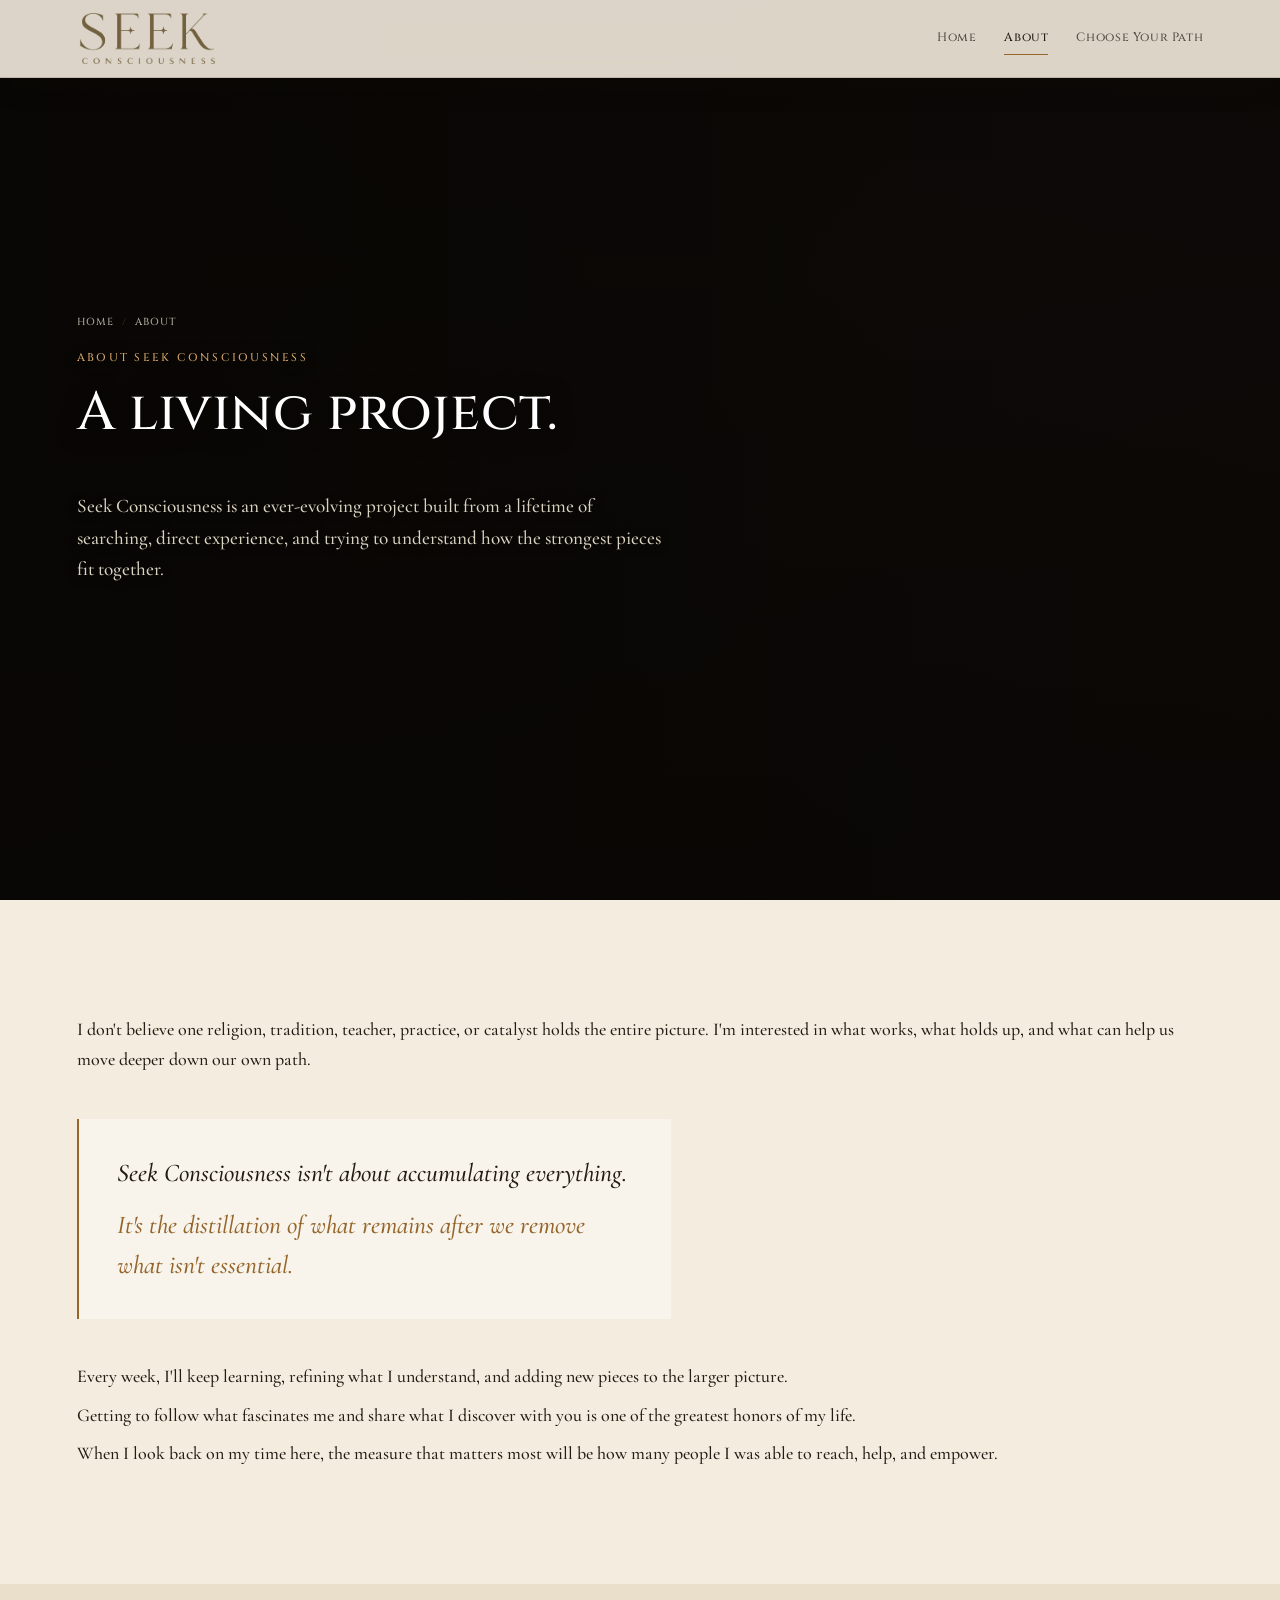
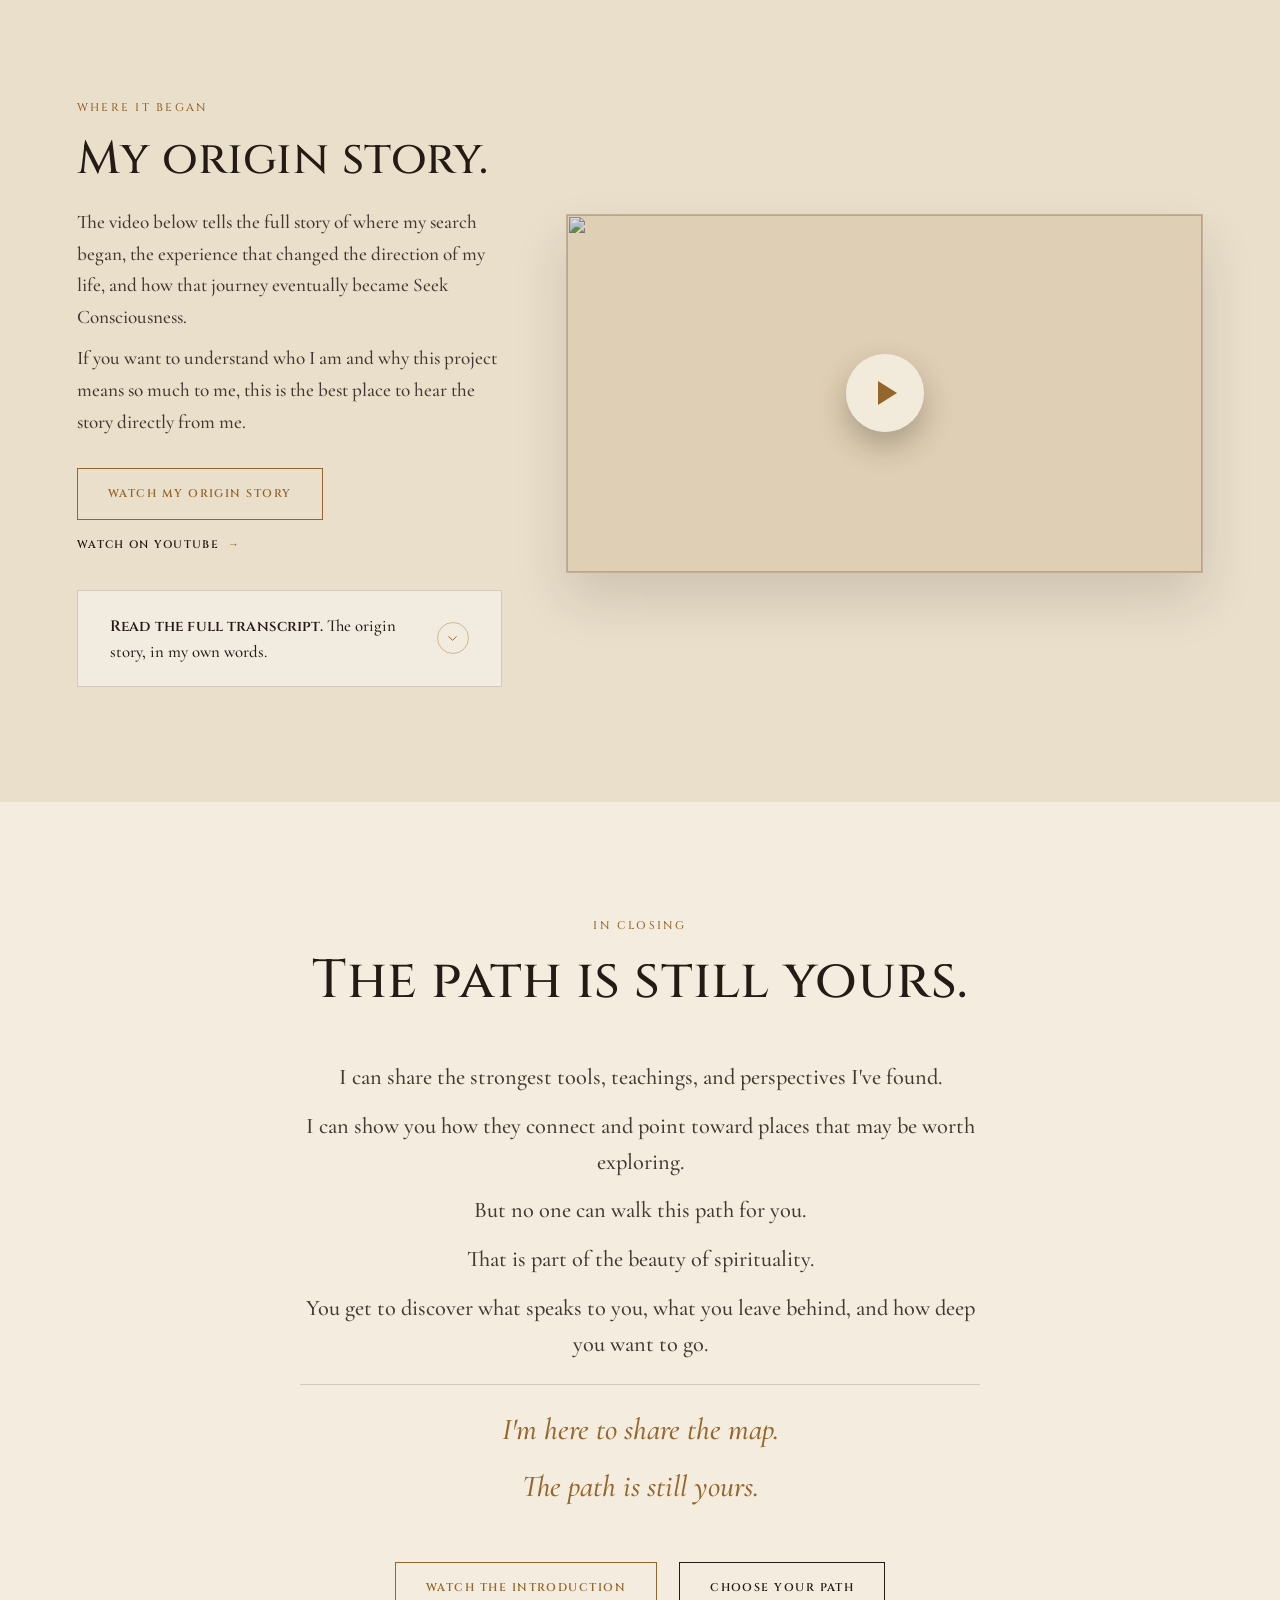
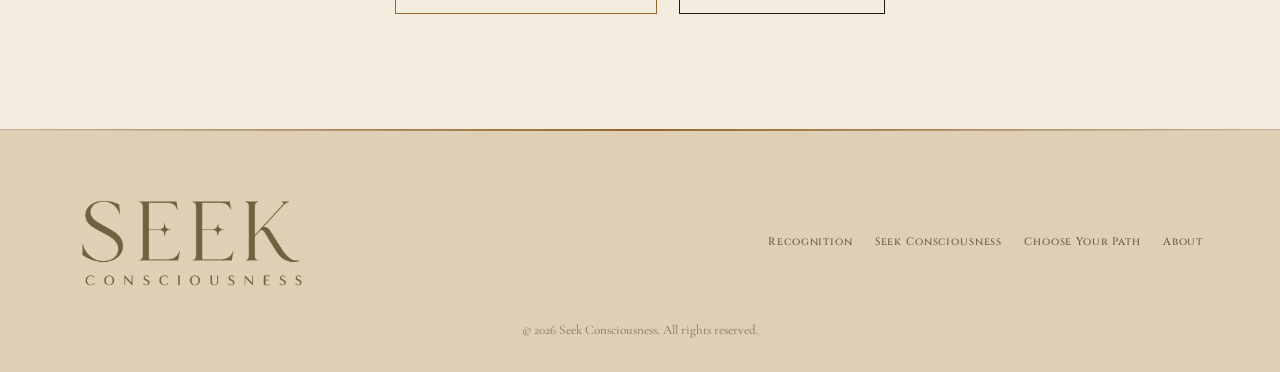
==== about.html @ 0ad143a8 "Add files via upload" ====
<!DOCTYPE html>
<html lang="en">
<head>
  <meta charset="utf-8">
  <meta name="viewport" content="width=device-width, initial-scale=1">
  <title>About — Seek Consciousness</title>
  <meta name="description" content="Seek Consciousness is a living project — the distillation of a lifetime of searching. Watch the origin story and see why the path is still yours to walk.">
  <link rel="preconnect" href="https://fonts.googleapis.com">
  <link rel="preconnect" href="https://fonts.gstatic.com" crossorigin>
  <link href="https://fonts.googleapis.com/css2?family=Cinzel:wght@400;500;600&amp;family=Cormorant+Garamond:ital,wght@0,400;0,500;0,600;1,400;1,500&amp;display=swap" rel="stylesheet">
  <style>
    :root {
      --dark:#050403;
      --paper:#eadfcb;
      --paper-light:#f4ecde;
      --paper-deep:#dfcfb4;
      --ink:#241b14;
      --muted:#6c6052;
      --ochre:#95662c;
      --ochre-light:#d9a869;
      --line:rgba(61,43,25,.18);
      --header-height:78px;
      --serif:'Cormorant Garamond', Georgia, serif;
      --display:'Cinzel', Georgia, serif;
      --ease:cubic-bezier(.22,.61,.36,1);
    }

    * { box-sizing:border-box; margin:0; padding:0; }
    html { scroll-behavior:smooth; }
    body {
      overflow-x:hidden;
      background:var(--paper-light);
      color:var(--ink);
      font-family:var(--serif);
      font-size:18px;
      font-weight:500;
      line-height:1.65;
      -webkit-font-smoothing:antialiased;
    }
    img { display:block; width:100%; height:100%; object-fit:cover; }
    a { color:inherit; text-decoration:none; }
    button { font:inherit; cursor:pointer; }
    a:focus-visible, button:focus-visible, [tabindex]:focus-visible { outline:2px solid var(--ochre); outline-offset:3px; border-radius:2px; }
    h1,h2,h3 { font-family:var(--display); font-weight:500; line-height:1.1; letter-spacing:.01em; }
    p + p { margin-top:.55rem; }
    ::selection { background:var(--ochre); color:#fff; }
    section { scroll-margin-top:calc(var(--header-height) + 14px); }

    .eyebrow { display:block; margin-bottom:16px; font-family:var(--display); font-size:.7rem; letter-spacing:.2em; text-transform:uppercase; color:var(--ochre); }
    .text-link { display:inline-flex; align-items:center; gap:9px; font-family:var(--display); font-size:.68rem; font-weight:600; letter-spacing:.12em; text-transform:uppercase; color:var(--ink); }
    .text-link span { color:var(--ochre); transition:transform .25s ease; }
    .text-link:hover span { transform:translateX(4px); }

    .exp-btn {
      position:relative; display:inline-flex; align-items:center; gap:10px;
      padding:16px 30px; border:1px solid var(--ink);
      font-family:var(--display); font-size:.7rem; font-weight:600; letter-spacing:.13em; text-transform:uppercase;
      color:var(--ink); background:transparent;
      transition:background .3s var(--ease), color .3s var(--ease), border-color .3s ease, transform .16s ease-out, box-shadow .3s var(--ease);
    }
    .exp-btn--primary { border-color:var(--ochre); color:var(--ochre); }
    @media (hover:hover) and (pointer:fine) {
      .exp-btn:hover { background:var(--ink); color:var(--paper-light); transform:translateY(-2px); box-shadow:0 14px 26px rgba(36,27,20,.16); }
      .exp-btn--primary:hover { background:var(--ochre); color:#fff; }
    }
    .exp-btn:active { transform:scale(.97); }
    .exp-btn-row { display:flex; flex-wrap:wrap; align-items:center; gap:16px 22px; }

    .text-reveal {
      opacity:0; transform:translate3d(0,14px,0);
      transition:opacity 420ms var(--ease) var(--reveal-delay,0ms), transform 420ms var(--ease) var(--reveal-delay,0ms);
      will-change:opacity,transform;
    }
    .text-reveal.is-visible { opacity:1; transform:translate3d(0,0,0); }
    @media (prefers-reduced-motion:reduce) {
      html { scroll-behavior:auto; }
      *,*::before,*::after { animation-duration:.001ms !important; transition-duration:.001ms !important; }
      .text-reveal { opacity:1 !important; transform:none !important; }
    }

    /* ===== Header / Footer ===== */
    .site-header {
      position:fixed; inset:0 0 auto; z-index:100; height:var(--header-height);
      display:flex; align-items:center; justify-content:space-between;
      padding:0 clamp(22px,6vw,92px);
      color:var(--ink);
      background:rgba(244,236,222,.9);
      border-bottom:1px solid var(--line);
      box-shadow:0 12px 30px rgba(36,27,20,.06);
      backdrop-filter:blur(14px);
      -webkit-backdrop-filter:blur(14px);
    }
    .site-logo { display:block; line-height:0; }
    .site-logo img {
      width:clamp(122px,11vw,174px); height:auto; object-fit:contain;
      filter:brightness(.46) saturate(1.3) contrast(1.05);
      transition:filter .25s ease;
    }
    .site-logo:hover img { filter:brightness(.36) saturate(1.4) contrast(1.08); }
    .primary-nav { display:flex; align-items:center; gap:28px; }
    .primary-nav a {
      position:relative; font-family:var(--display); font-size:.76rem; letter-spacing:.05em;
      color:rgba(36,27,20,.72); transition:color .25s ease;
    }
    .primary-nav a::after { content:''; position:absolute; left:0; right:100%; bottom:-6px; height:1px; background:var(--ochre); transition:right .3s var(--ease); }
    .primary-nav a:hover { color:var(--ink); }
    .primary-nav a:hover::after { right:0; }
    .primary-nav a[aria-current="page"] { color:var(--ink); }
    .primary-nav a[aria-current="page"]::after { right:0; }
    .nav-toggle { display:none; width:44px; height:44px; border:0; background:transparent; cursor:pointer; }
    .nav-toggle span { display:block; width:24px; height:1px; margin:6px auto; background:var(--ink); transition:.25s ease; }
    .nav-toggle.open span:nth-child(1) { transform:translateY(7px) rotate(45deg); }
    .nav-toggle.open span:nth-child(2) { opacity:0; }
    .nav-toggle.open span:nth-child(3) { transform:translateY(-7px) rotate(-45deg); }

    .site-footer { position:relative; padding:64px 6vw 30px; background:var(--paper-deep); color:rgba(36,27,20,.7); border-top:1px solid var(--line); }
    .site-footer::before { content:''; position:absolute; top:-1px; left:0; right:0; height:2px; background:linear-gradient(90deg,transparent,var(--ochre) 50%,transparent); }
    .footer-inner { width:min(1380px,100%); margin:0 auto; display:flex; align-items:center; justify-content:space-between; gap:35px; flex-wrap:wrap; }
    .footer-logo img { width:clamp(180px,18vw,290px); height:auto; object-fit:contain; filter:brightness(.46) saturate(1.3) contrast(1.05); }
    .footer-nav { display:flex; flex-wrap:wrap; gap:22px; }
    .footer-nav a { position:relative; font-family:var(--display); font-size:.67rem; letter-spacing:.08em; color:rgba(36,27,20,.68); transition:color .25s ease; }
    .footer-nav a::after { content:''; position:absolute; left:0; right:100%; bottom:-5px; height:1px; background:var(--ochre); transition:right .3s var(--ease); }
    .footer-nav a:hover { color:var(--ink); }
    .footer-nav a:hover::after { right:0; }
    .copyright { margin-top:28px; text-align:center; font-size:.82rem; color:rgba(36,27,20,.45); }

    /* ===== Section shell ===== */
    .exp-section { padding:clamp(72px,9vw,120px) 6vw; }
    .exp-section--light { background:var(--paper-light); }
    .exp-section--paper { background:var(--paper); }
    .exp-section--deep { background:var(--paper-deep); }
    .exp-inner { width:min(1280px,100%); margin:0 auto; }
    .exp-heading { max-width:820px; margin-bottom:clamp(32px,4vw,48px); }
    .exp-heading h1, .exp-heading h2 { font-size:clamp(2.3rem,4.2vw,3.8rem); color:var(--ink); margin-bottom:16px; text-wrap:balance; }
    .exp-heading p { font-size:1.22rem; color:var(--muted); max-width:56ch; }
    .exp-heading p + p { margin-top:.4rem; }
    .exp-breadcrumb {
      display:flex; align-items:center; gap:8px; margin-bottom:18px;
      font-family:var(--display); font-size:.64rem; letter-spacing:.1em; text-transform:uppercase; color:var(--muted);
    }
    .exp-breadcrumb a { position:relative; color:var(--muted); transition:color .25s ease; }
    .exp-breadcrumb a:hover { color:var(--ink); }
    .exp-breadcrumb-sep { color:rgba(149,102,44,.5); }
    .exp-breadcrumb-current { color:var(--ink); }

    /* ===== Parallax hero photo — fixed background creates the scroll parallax ===== */
    .pf-parallax {
      position:relative; isolation:isolate; overflow:hidden;
      background-color:#0d0a07; background-size:cover; background-position:center; background-attachment:fixed;
    }
    @media (max-width:900px) {
      /* background-attachment:fixed is unreliable on mobile browsers — fall back to a normal scrolling background */
      .pf-parallax { background-attachment:scroll; }
    }
    .pf-parallax-scrim {
      position:absolute; inset:0; z-index:0; pointer-events:none;
      background:linear-gradient(90deg, rgba(8,6,4,.82) 0%, rgba(8,6,4,.55) 42%, rgba(8,6,4,.22) 72%, rgba(8,6,4,.15) 100%),
                 linear-gradient(180deg, rgba(8,6,4,.25) 0%, rgba(8,6,4,.1) 30%, rgba(8,6,4,.55) 100%);
    }
    .pf-parallax > .exp-inner { position:relative; z-index:1; }

    /* ===== 1. A Living Project ===== */
    #living-project { min-height:100svh; display:flex; align-items:center; }
    #living-project .exp-inner { width:100%; }
    #living-project .exp-breadcrumb, #living-project .exp-breadcrumb a, #living-project .exp-breadcrumb-current { color:rgba(248,240,221,.7); }
    #living-project .exp-breadcrumb a:hover { color:#fff; }
    #living-project .eyebrow { color:var(--ochre-light); text-shadow:0 2px 14px rgba(0,0,0,.5); }
    #living-project .exp-heading h1 { color:#fff; text-shadow:0 3px 22px rgba(0,0,0,.55); }
    #living-project .exp-body { max-width:66ch; }
    #living-project .exp-body p { font-size:1.2rem; color:rgba(248,240,221,.88); text-shadow:0 2px 12px rgba(0,0,0,.4); }
    #living-project .exp-body p + p { margin-top:.85rem; }
    #living-project .about-distill { background:rgba(8,6,4,.4); border-left-color:var(--ochre-light); }
    #living-project .about-distill p { color:#fff; text-shadow:0 2px 12px rgba(0,0,0,.4); }
    #living-project .about-distill p + p { color:var(--ochre-light); }
    .about-distill {
      margin:clamp(30px,4vw,44px) 0; padding:clamp(24px,3.4vw,34px) clamp(26px,3.6vw,38px);
      border-left:2px solid var(--ochre); background:rgba(255,255,255,.4);
      max-width:66ch;
    }
    .about-distill p {
      font-family:var(--serif); font-style:italic; font-weight:500;
      font-size:clamp(1.3rem,2.4vw,1.6rem); line-height:1.55; color:var(--ink);
    }
    .about-distill p + p { margin-top:.5em; color:var(--ochre); }

    /* ===== 2. My Origin Story — Featured Video ===== */
    .exp-video-layout { display:grid; grid-template-columns:minmax(0,.8fr) minmax(340px,1.2fr); gap:clamp(36px,5vw,72px); align-items:center; }
    .exp-video-copy p { font-size:1.2rem; color:rgba(36,27,20,.86); }
    .exp-video-copy p + p { margin-top:.6rem; }
    .exp-video-copy .exp-btn-row { margin-top:30px; }
    .exp-video-box {
      position:relative; aspect-ratio:16/9; overflow:hidden; background:var(--paper-deep);
      border:1px solid var(--line); box-shadow:0 26px 50px rgba(36,27,20,.14); cursor:pointer;
      transition:box-shadow .4s var(--ease), transform .3s ease-out;
    }
    @media (hover:hover) and (pointer:fine) {
      .exp-video-box:hover { transform:translateY(-4px); box-shadow:0 34px 64px rgba(36,27,20,.2); }
      .exp-video-box:hover img { transform:scale(1.04); filter:saturate(.92) brightness(.94); }
      .exp-video-box:hover .exp-play { transform:scale(1.08); background:#fff; }
    }
    .exp-video-box:active { transform:scale(.98); }
    .exp-video-box img { transition:transform .6s var(--ease), filter .4s ease; filter:saturate(.82) sepia(.06) brightness(.86) contrast(1.02); }
    .exp-video-frame { position:absolute; inset:0; width:100%; height:100%; border:0; }
    .exp-play {
      position:absolute; inset:0; margin:auto; width:78px; height:78px; border-radius:50%;
      background:rgba(244,236,222,.94); display:grid; place-items:center;
      box-shadow:0 14px 30px rgba(36,27,20,.28); transition:transform .35s var(--ease), background .3s ease;
      animation:playPulse 2.6s ease-in-out infinite;
    }
    .exp-play::after { content:''; width:0; height:0; margin-left:5px; border-style:solid; border-width:12px 0 12px 19px; border-color:transparent transparent transparent var(--ochre); }
    .exp-video-box:focus-visible .exp-play { transform:scale(1.08); background:#fff; }
    @keyframes playPulse {
      0%,100% { box-shadow:0 14px 30px rgba(36,27,20,.25), 0 0 0 0 rgba(149,102,44,0); }
      50% { box-shadow:0 14px 30px rgba(36,27,20,.25), 0 0 0 14px rgba(149,102,44,.12); }
    }
    @media (max-width:900px) { .exp-video-layout { grid-template-columns:1fr; } }

    /* ===== Collapsed transcript toggle ===== */
    .exp-toggle { margin-top:clamp(26px,3.6vw,36px); border:1px solid var(--line); background:rgba(255,255,255,.4); }
    .exp-toggle-summary {
      display:flex; align-items:center; justify-content:space-between; gap:24px; list-style:none;
      padding:22px clamp(20px,4vw,32px); cursor:pointer;
    }
    .exp-toggle-summary::-webkit-details-marker { display:none; }
    .exp-toggle-summary::marker { content:''; }
    .exp-toggle-summary-text { display:flex; flex-direction:column; gap:6px; }
    .exp-toggle-summary-line { font-size:1.05rem; color:var(--ink); line-height:1.5; }
    .exp-toggle-summary-line strong { font-family:var(--display); font-weight:600; font-size:.9em; letter-spacing:.01em; }
    .exp-toggle-icon {
      flex:0 0 auto; width:32px; height:32px; border-radius:50%; border:1px solid rgba(149,102,44,.4);
      display:grid; place-items:center; color:var(--ochre); transition:transform .3s var(--ease), background .3s ease;
    }
    .exp-toggle-icon svg { width:15px; height:15px; }
    .exp-toggle[open] .exp-toggle-icon { transform:rotate(180deg); }
    @media (hover:hover) and (pointer:fine) { .exp-toggle-summary:hover .exp-toggle-icon { border-color:var(--ochre); } }
    .exp-toggle-panel { padding:0 clamp(20px,4vw,32px) clamp(26px,4vw,36px); max-height:60vh; overflow-y:auto; }
    .exp-toggle-panel p { font-size:1.02rem; color:rgba(36,27,20,.82); }
    .exp-toggle-panel p + p { margin-top:.6rem; }
    @keyframes togglePanelIn { from { opacity:0; transform:translateY(-6px); } to { opacity:1; transform:translateY(0); } }
    .exp-toggle[open] .exp-toggle-panel { animation:togglePanelIn .35s var(--ease); }
    @media (max-width:760px) {
      .exp-toggle-summary { padding:18px 16px; gap:14px; }
      .exp-toggle-panel { padding:0 16px 24px; max-height:50vh; }
    }

    /* ===== 3. The Path Is Still Yours ===== */
    .about-lines { max-width:680px; margin:0 auto; text-align:center; }
    .about-lines p {
      font-size:clamp(1.2rem,2vw,1.4rem); color:rgba(36,27,20,.86); line-height:1.6;
    }
    .about-lines p + p { margin-top:.8rem; }
    .about-lines .about-line-final {
      margin-top:1.4rem; padding-top:1.3rem; border-top:1px solid var(--line);
      font-family:var(--serif); font-style:italic; font-weight:500;
      font-size:clamp(1.5rem,2.6vw,1.9rem); color:var(--ochre);
    }
    .about-lines .about-line-final + .about-line-final {
      margin-top:.3em; padding-top:0; border-top:0;
    }
    .about-actions { margin-top:clamp(36px,5vw,50px); display:flex; justify-content:center; }

    @media (max-width:760px) {
      :root { --header-height:64px; }
      body { font-size:17px; }
      .site-header { padding:0 18px; }
      .site-logo img { width:90px; }
      .nav-toggle { position:relative; z-index:2; display:block !important; flex:0 0 auto; margin-left:auto; }
      .primary-nav {
        position:absolute; top:100%; left:0; right:0;
        display:flex; flex-direction:column; align-items:stretch; gap:0;
        margin:0; padding:8px 18px 18px;
        background:rgba(244,236,222,.98);
        border-top:1px solid var(--line); border-bottom:1px solid var(--line);
        box-shadow:0 16px 32px rgba(36,27,20,.12);
        opacity:0; visibility:hidden; pointer-events:none; transform:translateY(-8px);
        transition:opacity .25s ease, transform .25s ease, visibility .25s ease;
      }
      .primary-nav.open { opacity:1; visibility:visible; pointer-events:auto; transform:translateY(0); }
      .primary-nav a { width:100%; padding:14px 0 10px; border-top:1px solid var(--line); font-size:.7rem; letter-spacing:.055em; }
      .exp-section { padding:clamp(56px,10vw,68px) 6vw; }
      .exp-heading h1, .exp-heading h2 { font-size:clamp(2rem,9vw,2.8rem); }
      .exp-heading p, #living-project .exp-body p, .exp-video-copy p, .about-lines p { font-size:1.14rem; }
      .exp-btn { padding:14px 24px; width:100%; justify-content:center; }
      .exp-btn-row { gap:12px 16px; }
      .about-actions .exp-btn-row { flex-direction:column; width:100%; }
      .about-distill { padding:20px 20px; }
      .site-footer { padding:48px 6vw 24px; }
      .footer-inner { align-items:flex-start; flex-direction:column; gap:22px; }
      .footer-logo img { width:230px; }
      .footer-nav { gap:16px 20px; }
    }
  </style>
</head>
<body>
  <header class="site-header" id="siteHeader">
    <a class="site-logo" href="index.html" aria-label="Seek Consciousness home"><img src="assets/media/seek-consciousness-logo.png" alt="Seek Consciousness"></a>
    <button class="nav-toggle" type="button" aria-controls="primaryNav" aria-expanded="false" aria-label="Open navigation">
      <span aria-hidden="true"></span>
      <span aria-hidden="true"></span>
      <span aria-hidden="true"></span>
    </button>
    <nav class="primary-nav" id="primaryNav" aria-label="Primary navigation">
      <a href="index.html">Home</a>
      <a href="about.html" aria-current="page">About</a>
      <a href="index.html#choose-path">Choose Your Path</a>
    </nav>
  </header>

  <main>
    <!-- 1. A LIVING PROJECT -->
    <section class="exp-section pf-parallax" id="living-project" aria-labelledby="livingProjectTitle" style="background-image:url('assets/media/about-hero.png');">
      <div class="pf-parallax-scrim" aria-hidden="true"></div>
      <div class="exp-inner">
        <nav class="exp-breadcrumb text-reveal" aria-label="Breadcrumb">
          <a href="index.html">Home</a>
          <span class="exp-breadcrumb-sep" aria-hidden="true">/</span>
          <span class="exp-breadcrumb-current" aria-current="page">About</span>
        </nav>
        <div class="exp-heading">
          <span class="eyebrow text-reveal">About Seek Consciousness</span>
          <h1 id="livingProjectTitle" class="text-reveal">A living project.</h1>
        </div>
        <div class="exp-body">
          <p class="text-reveal">Seek Consciousness is an ever-evolving project built from a lifetime of searching, direct experience, and trying to understand how the strongest pieces fit together.</p>
        </div>
      </div>
    </section>

    <!-- 1B. A LIVING PROJECT — CONTINUED -->
    <section class="exp-section exp-section--light" id="living-project-more" aria-label="A living project, continued">
      <div class="exp-inner">
        <div class="exp-body">
          <p class="text-reveal">I don't believe one religion, tradition, teacher, practice, or catalyst holds the entire picture. I'm interested in what works, what holds up, and what can help us move deeper down our own path.</p>
        </div>

        <div class="about-distill text-reveal">
          <p>Seek Consciousness isn't about accumulating everything.</p>
          <p>It's the distillation of what remains after we remove what isn't essential.</p>
        </div>

        <div class="exp-body">
          <p class="text-reveal">Every week, I'll keep learning, refining what I understand, and adding new pieces to the larger picture.</p>
          <p class="text-reveal">Getting to follow what fascinates me and share what I discover with you is one of the greatest honors of my life.</p>
          <p class="text-reveal">When I look back on my time here, the measure that matters most will be how many people I was able to reach, help, and empower.</p>
        </div>
      </div>
    </section>

    <!-- 2. MY ORIGIN STORY — FEATURED VIDEO -->
    <section class="exp-section exp-section--paper" id="origin-story" aria-labelledby="originStoryTitle">
      <div class="exp-inner exp-video-layout">
        <div class="exp-video-copy">
          <span class="eyebrow text-reveal">Where It Began</span>
          <h2 class="text-reveal" style="font-size:clamp(2.1rem,3.6vw,3.4rem); margin-bottom:22px;" id="originStoryTitle">My origin story.</h2>
          <div class="text-reveal">
            <p>The video below tells the full story of where my search began, the experience that changed the direction of my life, and how that journey eventually became Seek Consciousness.</p>
            <p>If you want to understand who I am and why this project means so much to me, this is the best place to hear the story directly from me.</p>
          </div>
          <div class="exp-btn-row text-reveal">
            <button type="button" class="exp-btn exp-btn--primary" id="watchOriginStoryBtn">Watch My Origin Story</button>
            <a class="text-link" href="https://www.youtube.com/watch?v=KzyxaK0nHMw" target="_blank" rel="noopener noreferrer">Watch on YouTube <span aria-hidden="true">&#8594;</span></a>
          </div>

          <details class="exp-toggle text-reveal">
            <summary class="exp-toggle-summary">
              <span class="exp-toggle-summary-text">
                <span class="exp-toggle-summary-line"><strong>Read the full transcript.</strong> The origin story, in my own words.</span>
              </span>
              <span class="exp-toggle-icon" aria-hidden="true">
                <svg viewBox="0 0 24 24" fill="none" stroke="currentColor" stroke-width="1.6" stroke-linecap="round" stroke-linejoin="round"><path d="M6 9l6 6 6-6"/></svg>
              </span>
            </summary>
            <div class="exp-toggle-panel">
              <p>Today, I want to share what I've been searching for my entire life.</p>
              <p>How I found it and what this could mean for you.</p>
              <p>From a very young age, I was always drawn to the esoteric.</p>
              <p>I always wanted to know more. I was fascinated by things like cryptozoology, ancient yogis, mystics.</p>
              <p>Whatever I could get my hands on.</p>
              <p>People who had access to deeper states of consciousness, even things that felt beyond normal human experience.</p>
              <p>It completely fascinated me. I had to know more. So, I kept digging deeper and deeper. I read everything I could, traveled the world, studied with masters.</p>
              <p>Back then, you couldn't just hop on the internet and ask AI. You had to go search for it yourself, by hand, flipping through card catalogs, digging through the library.</p>
              <p>You really had to want it.</p>
              <p>And it makes me appreciate that we have everything at our fingertips now.</p>
              <p>I always knew there was something more, something deeper, an underlying truth that I wasn't connected to, something I knew was there, but I couldn't quite reach.</p>
              <p>And even though I was content, I knew there was something missing.</p>
              <p>I've always been drawn to the biggest questions. What are we actually doing here? What is God? Not as an idea, but as something you can experience.</p>
              <p>What are the secrets of death you can understand while you're still alive?</p>
              <p>I could sense there was more. I just didn't fully understand it yet.</p>
              <p>And for a long time, I was looking for something outside of myself.</p>
              <p>But all this time, it was already within me.</p>
              <p>What I eventually realized is that none of this information exists outside of us.</p>
              <p>Everything we're looking for is already within us.</p>
              <p>The problem was I just didn't know how to access it.</p>
              <p>Once you truly realize that, you don't just understand it intellectually, you feel it from within.</p>
              <p>I started to notice I was chasing the wrong things, not able to see what really actually mattered.</p>
              <p>It's so easy to get pulled into thinking material things are the most important, but at the end of the day, you can't take any of that with you.</p>
              <p>The only things that carry forward are your spirit, your love, and your growth.</p>
              <p>I spent a lot of my time distracting myself, keeping busy, filling space, so I didn't actually have to look within.</p>
              <p>I was caught in mental loops, going through the motions, and not really living my truth.</p>
              <p>At some point though, you run out of ways to distract yourself, and you're left with the truth.</p>
              <p>There was a point in my life where I realized I was living a lie.</p>
              <p>I wasn't embodying my full potential.</p>
              <p>I was scared to change.</p>
              <p>The life I'd built was so comfortable, even though I knew I wasn't living my truth.</p>
              <p>I've always been willing to go deeper, to look into the darkness, because I knew that's where the real answers lied.</p>
              <p>I had to completely reimagine myself, shift what I was doing, and start creating an entirely different future.</p>
              <p>Making that leap was the most important thing I've ever done.</p>
              <p>And I'll say this, because I know a lot of people feel it, the things that make you uncomfortable are often pointing in the exact direction you need to go.</p>
              <p>We're all a little afraid. That's normal.</p>
              <p>But if you want more, you have to be willing to take the chance to put it out there and actually go for it.</p>
              <p>The realization didn't fully land for me until I sat in a 5-MeO-DMT ceremony.</p>
              <p>Within about 30 seconds, there was no self. There's no Kurt. There's no me.</p>
              <p>I simply merge into the entire universe.</p>
              <p>Everything and nothing all at the same time. Infinitely big and infinitely small.</p>
              <p>This isn't an ego death. It's a complete ego dissolution.</p>
              <p>Not something I understood with my mind, something I felt through the intelligence of my entire body.</p>
              <p>In that state, you experience a direct knowing.</p>
              <p>Feeling the oneness of everything.</p>
              <p>The beauty of God or source, which has often been referred to throughout mankind's history as non-duality.</p>
              <p>And many traditions across the world have been pointing this truth, this eternal truth, for thousands of years.</p>
              <p>When I came back to the material realm, everything was different. Not just the experience, my entire life.</p>
              <p>What mattered, what didn't, who I spent time with, what I put into my body physically, mentally, and spiritually.</p>
              <p>How I saw myself, not just as a body, but as something much deeper.</p>
              <p>That one shift changed everything.</p>
              <p>And I don't mean that lightly.</p>
              <p>It changed how I live, how I think, how I relate to people, how I move through life, how I'm here right now talking to you.</p>
              <p>I've been good at a lot of things, a multi-faceted artist, I built multiple businesses, a loving father, devoted friend.</p>
              <p>But this…</p>
              <p>This is different.</p>
              <p>This is the one place where everything clicks, where nothing feels forced.</p>
              <p>It just feels effortless, natural. It's like I'm finally aligned with what I'm actually meant to be doing.</p>
              <p>And what I found is that as I went deeper into this, it didn't pull me away from life.</p>
              <p>Oddly enough, it made me better at everything I did.</p>
              <p>More present, more focused, more intentional.</p>
              <p>Because when you're aligned, you bring your full attention into what you're doing.</p>
              <p>Most people think of enlightenment like a switch. You either have it or you don't.</p>
              <p>But it's not like that.</p>
              <p>It's more like an infinite dial that you can keep spinning deeper and deeper and deeper for as long as you want.</p>
              <p>And at its core, this path isn't complicated.</p>
              <p>It's about becoming more present and more loving.</p>
              <p>But to actually live that, you need the right framework, the right tools, and real integration.</p>
              <p>I could never go back to living the old way.</p>
              <p>There's no amount of money, there's no amount of anything that would make me trade in what I understand and feel now.</p>
              <p>Because once you see and feel your truth, you can't unsee it.</p>
              <p>And when you're not living it, you start dying on the inside, slowly, quietly, till something finally breaks.</p>
              <p>The reason I'm doing this is because I feel so good. I want other people to have access to this in whatever way works for them.</p>
              <p>We all know it doesn't work when someone tells you what to do.</p>
              <p>I'm simply here as a humble guide so you can find your own version of what feels right and what resonates with you.</p>
              <p>You can go as deep as you want or just take a few tools and feel more grounded, more clear, more connected.</p>
              <p>The more you tune in, the closer you come to your true self and your true path.</p>
              <p>And the closer you are to that, the closer you are to love, clarity, and fully embodying who you're here to be because this is your path.</p>
              <p>I'm just here to help you see it a little more clearly.</p>
            </div>
          </details>
        </div>
        <div class="exp-video-box text-reveal" id="originVideoBox" tabindex="0" role="button" aria-label="Play: My Origin Story — Seek Consciousness" data-youtube="KzyxaK0nHMw" data-title="My Origin Story — Seek Consciousness">
          <img src="https://img.youtube.com/vi/KzyxaK0nHMw/hqdefault.jpg" alt="" loading="lazy">
          <span class="exp-play" aria-hidden="true"></span>
        </div>
      </div>
    </section>

    <!-- 3. THE PATH IS STILL YOURS -->
    <section class="exp-section exp-section--light" id="still-yours" aria-labelledby="stillYoursTitle">
      <div class="exp-inner">
        <div class="exp-heading" style="text-align:center; margin-left:auto; margin-right:auto;">
          <span class="eyebrow text-reveal">In Closing</span>
          <h2 id="stillYoursTitle" class="text-reveal">The path is still yours.</h2>
        </div>

        <div class="about-lines">
          <p class="text-reveal">I can share the strongest tools, teachings, and perspectives I've found.</p>
          <p class="text-reveal">I can show you how they connect and point toward places that may be worth exploring.</p>
          <p class="text-reveal">But no one can walk this path for you.</p>
          <p class="text-reveal">That is part of the beauty of spirituality.</p>
          <p class="text-reveal">You get to discover what speaks to you, what you leave behind, and how deep you want to go.</p>
          <p class="text-reveal about-line-final">I'm here to share the map.</p>
          <p class="text-reveal about-line-final">The path is still yours.</p>
        </div>

        <div class="about-actions text-reveal">
          <div class="exp-btn-row">
            <a class="exp-btn exp-btn--primary" href="https://www.youtube.com/watch?v=17spdVgtWjw" target="_blank" rel="noopener noreferrer">Watch the Introduction</a>
            <a class="exp-btn" href="index.html#choose-path">Choose Your Path</a>
          </div>
        </div>
      </div>
    </section>
  </main>

  <footer class="site-footer">
    <div class="footer-inner">
      <a class="footer-logo" href="index.html" aria-label="Return to the homepage"><img src="assets/media/seek-consciousness-logo.png" alt="Seek Consciousness"></a>
      <nav class="footer-nav" aria-label="Footer navigation">
        <a href="index.html#intro">Recognition</a>
        <a href="index.html#mission">Seek Consciousness</a>
        <a href="index.html#choose-path">Choose Your Path</a>
        <a href="about.html">About</a>
      </nav>
    </div>
    <p class="copyright">&copy; <span id="year"></span> Seek Consciousness. All rights reserved.</p>
  </footer>

  <script>
    (() => {
      'use strict';
      const header = document.getElementById('siteHeader');
      const toggle = document.querySelector('.nav-toggle');
      const nav = document.getElementById('primaryNav');
      const reducedMotion = window.matchMedia('(prefers-reduced-motion: reduce)');

      const closeMenu = () => {
        if (!toggle || !nav) return;
        toggle.classList.remove('open');
        nav.classList.remove('open');
        toggle.setAttribute('aria-expanded','false');
        toggle.setAttribute('aria-label','Open navigation');
      };
      toggle?.addEventListener('click', () => {
        const open = !nav.classList.contains('open');
        toggle.classList.toggle('open', open);
        nav.classList.toggle('open', open);
        toggle.setAttribute('aria-expanded', String(open));
        toggle.setAttribute('aria-label', open ? 'Close navigation' : 'Open navigation');
      });
      nav?.querySelectorAll('a').forEach(link => link.addEventListener('click', closeMenu));
      document.addEventListener('keydown', event => { if (event.key === 'Escape') closeMenu(); });
      document.addEventListener('click', event => {
        if (window.innerWidth > 760 || !nav?.classList.contains('open')) return;
        if (header && !header.contains(event.target)) closeMenu();
      });
      window.addEventListener('resize', () => { if (window.innerWidth > 760) closeMenu(); }, { passive:true });

      /* Scroll reveal */
      const revealItems = Array.from(document.querySelectorAll('.text-reveal'));
      revealItems.forEach((el, i) => el.style.setProperty('--reveal-delay', `${Math.min(i % 6, 5) * 25}ms`));
      if (reducedMotion.matches || !('IntersectionObserver' in window)) {
        revealItems.forEach(el => el.classList.add('is-visible'));
      } else {
        const observer = new IntersectionObserver(entries => {
          entries.forEach(entry => {
            if (!entry.isIntersecting) return;
            entry.target.classList.add('is-visible');
            observer.unobserve(entry.target);
          });
        }, { threshold:0.05, rootMargin:'0px 0px 8% 0px' });
        revealItems.forEach(el => observer.observe(el));
      }

      /* Inline YouTube playback on click-to-play facade — click-to-play, not autoplay */
      const playFacade = (box) => {
        if (!box || box.dataset.played) return;
        const id = box.dataset.youtube;
        if (!id) return;
        box.dataset.played = 'true';
        const iframe = document.createElement('iframe');
        iframe.className = 'exp-video-frame';
        iframe.src = `https://www.youtube-nocookie.com/embed/${id}?rel=0&autoplay=1`;
        iframe.title = box.dataset.title || 'Seek Consciousness video';
        iframe.referrerPolicy = 'strict-origin-when-cross-origin';
        iframe.allow = 'accelerometer; autoplay; clipboard-write; encrypted-media; gyroscope; picture-in-picture; web-share';
        iframe.allowFullscreen = true;
        box.innerHTML = '';
        box.appendChild(iframe);
      };
      document.querySelectorAll('[data-youtube]').forEach(box => {
        box.addEventListener('click', () => playFacade(box));
        box.addEventListener('keydown', e => {
          if (e.key === 'Enter' || e.key === ' ') { e.preventDefault(); playFacade(box); }
        });
      });

      const watchOriginStoryBtn = document.getElementById('watchOriginStoryBtn');
      const originVideoBox = document.getElementById('originVideoBox');
      if (watchOriginStoryBtn && originVideoBox) {
        watchOriginStoryBtn.addEventListener('click', () => playFacade(originVideoBox));
      }

      const year = document.getElementById('year');
      if (year) year.textContent = String(new Date().getFullYear());
    })();
  </script>
</body>
</html>
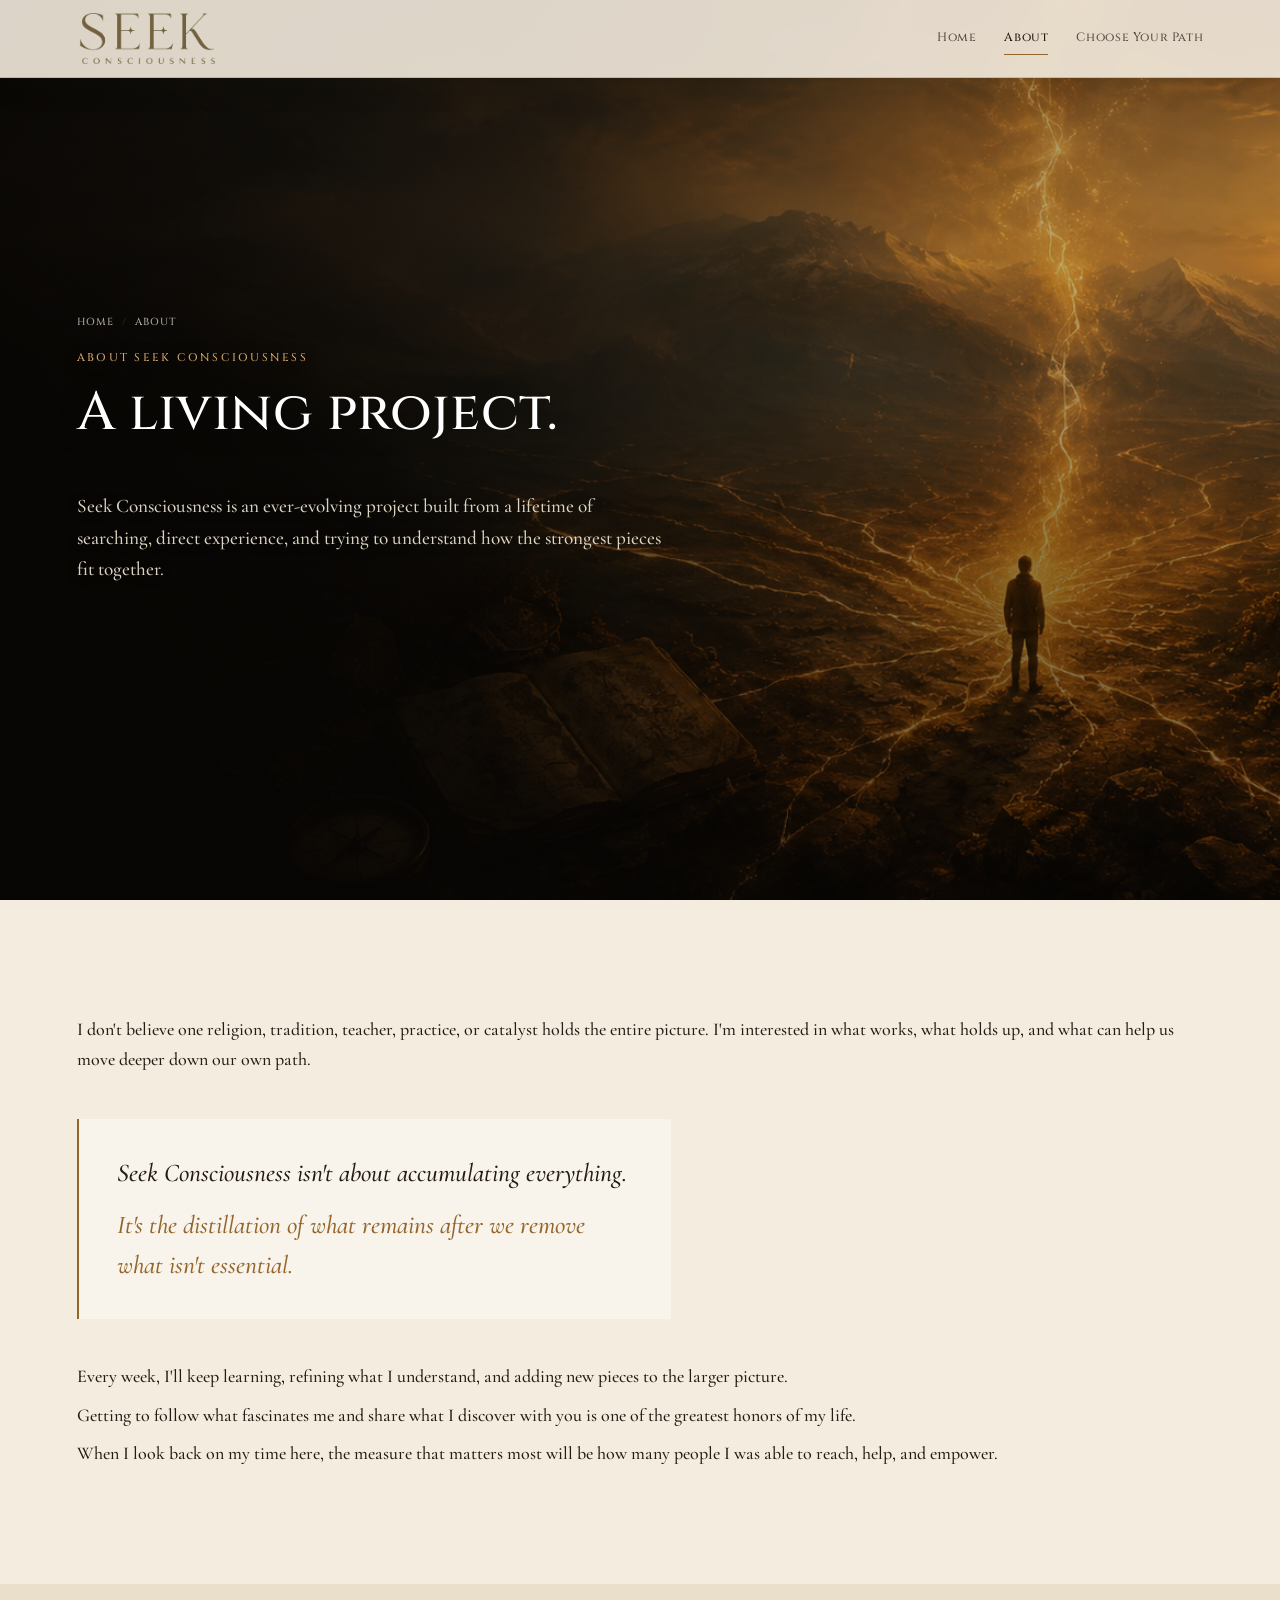
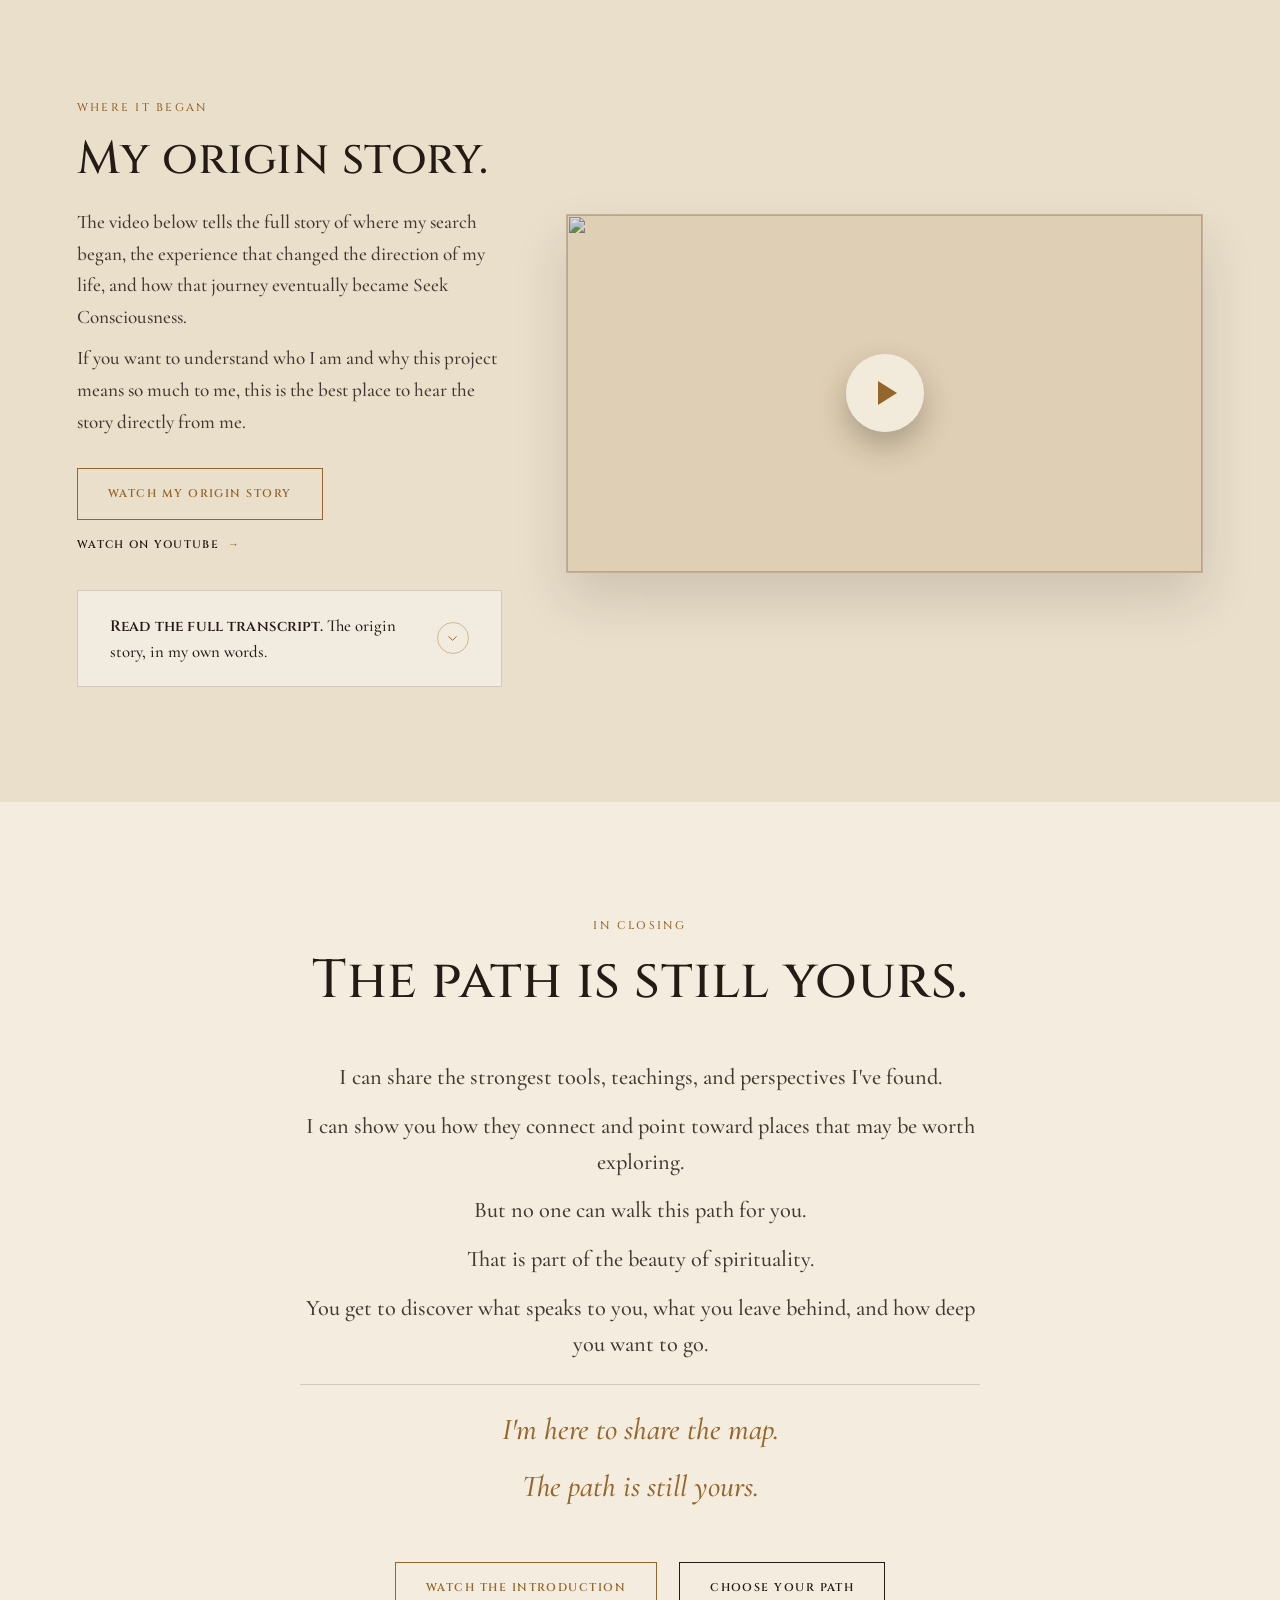
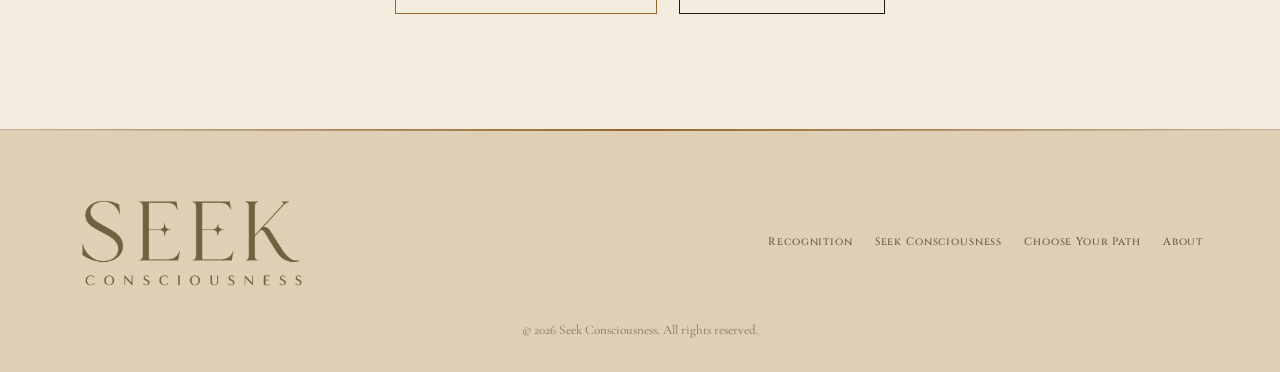
==== commit 487e6b92: "Update about.html" ====
--- a/about.html
+++ b/about.html
@@ -161,6 +161,10 @@
 
     /* ===== 1. A Living Project ===== */
     #living-project { min-height:100svh; display:flex; align-items:center; }
+    @media (max-width:760px) {
+      /* The figure in the photo sits right-of-center; shift the crop so they stay in frame. */
+      #living-project { background-position:74% center; }
+    }
     #living-project .exp-inner { width:100%; }
     #living-project .exp-breadcrumb, #living-project .exp-breadcrumb a, #living-project .exp-breadcrumb-current { color:rgba(248,240,221,.7); }
     #living-project .exp-breadcrumb a:hover { color:#fff; }
@@ -214,6 +218,14 @@
       50% { box-shadow:0 14px 30px rgba(36,27,20,.25), 0 0 0 14px rgba(149,102,44,.12); }
     }
     @media (max-width:900px) { .exp-video-layout { grid-template-columns:1fr; } }
+    @media (max-width:760px) {
+      /* Video before the watch buttons (and transcript toggle) on mobile. */
+      .exp-video-layout { gap:0; }
+      .exp-video-copy { display:contents; }
+      .exp-video-box { order:2; margin-top:28px; }
+      .exp-video-copy .exp-btn-row { order:3; gap:20px; }
+      .exp-video-copy .exp-toggle { order:4; }
+    }
 
     /* ===== Collapsed transcript toggle ===== */
     .exp-toggle { margin-top:clamp(26px,3.6vw,36px); border:1px solid var(--line); background:rgba(255,255,255,.4); }
